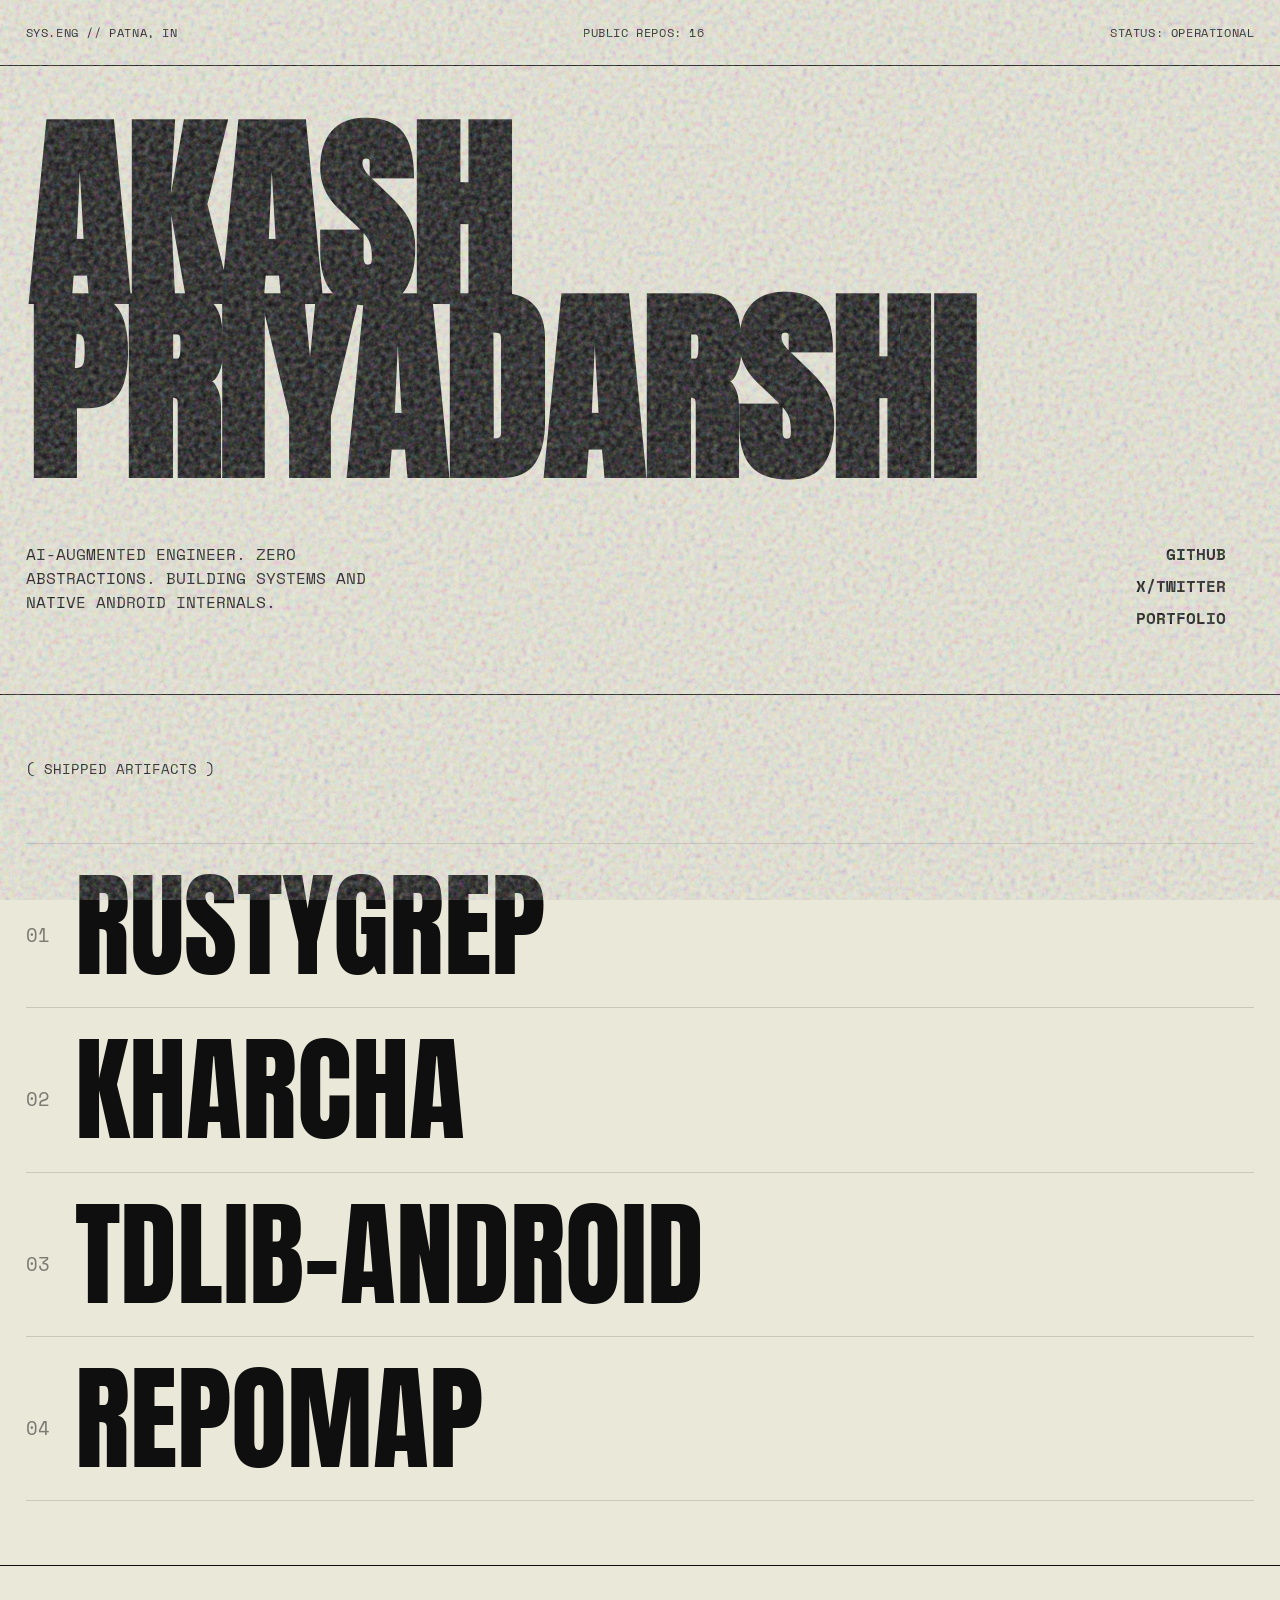
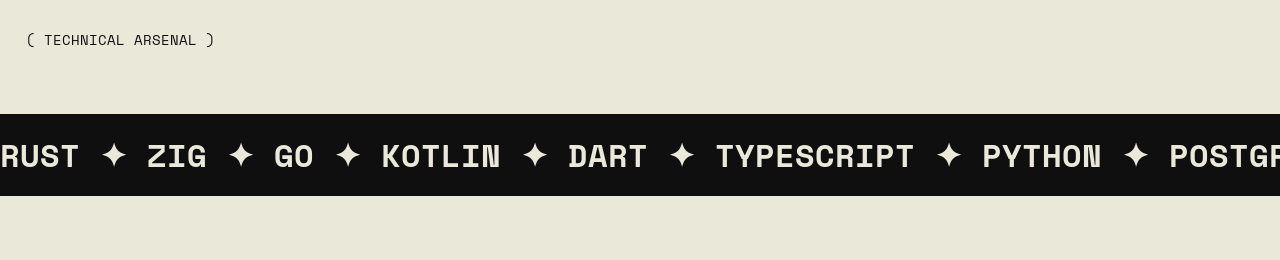
==== website/index.html @ 2a8dcb39 "seo: injected Next.js grade long-tail keywords and rich OpenGraph/JSON-LD data into raw HTML" ====
<!DOCTYPE html>
<html lang="en">
<head>
    <meta charset="UTF-8">
    <meta name="viewport" content="width=device-width, initial-scale=1.0">
    <title>AKASH PRIYADARSHI</title>
    
    <meta name="title" content="Akash Priyadarshi | Developer & Open-Source Builder">
    <meta name="description" content="Akash Priyadarshi, self-taught developer and open-source builder from India. Android IPC internals, Rust systems tooling, AI agents, Kotlin, TypeScript, Go, full-stack.">
    <meta name="keywords" content="Akash Priyadarshi, AkashPriyadarshii, self-taught developer, open-source builder, Android developer, Kotlin Rust TypeScript, systems programming, AI agent development, full-stack developer India, Android IPC internals, Rust CLIs, Patna India">
    <meta name="author" content="Akash Priyadarshi">
    <link rel="canonical" href="https://akashpriyadarshii.github.io/AkashPriyadarshii/">

    <!-- Open Graph / Facebook -->
    <meta property="og:type" content="website">
    <meta property="og:locale" content="en_US">
    <meta property="og:site_name" content="Akash Priyadarshi">
    <meta property="og:url" content="https://akashpriyadarshii.github.io/AkashPriyadarshii/">
    <meta property="og:title" content="Akash Priyadarshi | Personal Site">
    <meta property="og:description" content="Self-taught developer and open-source builder from India. Engineering systems, agents, and Android internals.">
    <meta property="og:image" content="https://avatars.githubusercontent.com/u/101859341?v=4">

    <!-- Twitter -->
    <meta property="twitter:card" content="summary_large_image">
    <meta property="twitter:url" content="https://akashpriyadarshii.github.io/AkashPriyadarshii/">
    <meta property="twitter:title" content="Akash Priyadarshi | Personal Site">
    <meta property="twitter:description" content="Self-taught developer and open-source builder from India. Engineering systems, agents, and Android internals.">
    <meta property="twitter:image" content="https://avatars.githubusercontent.com/u/101859341?v=4">
    <meta name="twitter:creator" content="@Akash__ydv001">

    <!-- JSON-LD Schema (Google Knowledge Graph) -->
    <script type="application/ld+json">
    {
      "@context": "https://schema.org",
      "@type": "Person",
      "name": "Akash Priyadarshi",
      "additionalName": "AkashPriyadarshii",
      "url": "https://akashpriyadarshii.github.io/AkashPriyadarshii/",
      "image": "https://avatars.githubusercontent.com/u/101859341?v=4",
      "jobTitle": "Self-Taught Developer & Open-Source Builder",
      "description": "Akash Priyadarshi is a self-taught developer from India specializing in Android IPC internals, Rust systems tooling, and AI agents.",
      "address": {
        "@type": "PostalAddress",
        "addressLocality": "Patna",
        "addressRegion": "Bihar",
        "addressCountry": "India"
      },
      "sameAs": [
        "https://github.com/AkashPriyadarshii",
        "https://akashpriyadarshi.vercel.app",
        "https://x.com/Akash__ydv001",
        "https://www.instagram.com/akash.priyadarshii/",
        "https://www.threads.com/@free_dev2026"
      ],
      "knowsAbout": ["Rust", "Zig", "Go", "Kotlin", "Android Development", "AI Agents", "Systems Programming"],
      "owns": [
        {
          "@type": "SoftwareSourceCode",
          "name": "rustygrep",
          "description": "Token-efficient, high-performance grep designed specifically for LLM coding agents, featuring a built-in stdio MCP server."
        },
        {
          "@type": "SoftwareSourceCode",
          "name": "kharcha",
          "description": "India-first UPI expense tracker for Android with offline-first architecture."
        },
        {
          "@type": "SoftwareSourceCode",
          "name": "tdlib-android",
          "description": "Precompiled Telegram Database Library for Android ABIs."
        }
      ]
    }
    </script>

    
    <!-- Unique High-Fashion/Brutalist Fonts -->
    <link rel="preconnect" href="https://fonts.googleapis.com">
    <link rel="preconnect" href="https://fonts.gstatic.com" crossorigin>
    <link href="https://fonts.googleapis.com/css2?family=Anton&family=Space+Mono:ital,wght@0,400;0,700;1,400&display=swap" rel="stylesheet">
    
    <link rel="stylesheet" href="style.css">
    <script src="script.js" defer></script>
</head>
<body class="avant-garde">
    <div class="noise-overlay"></div>

    <nav class="micro-nav">
        <span>SYS.ENG // PATNA, IN</span>
        <span>PUBLIC REPOS: 16</span>
        <span>STATUS: OPERATIONAL</span>
    </nav>

    <header class="massive-hero">
        <h1 class="hero-text">AKASH<br>PRIYADARSHI</h1>
        <div class="hero-sub">
            <p>AI-AUGMENTED ENGINEER. ZERO ABSTRACTIONS. BUILDING SYSTEMS AND NATIVE ANDROID INTERNALS.</p>
            <div class="links">
                <a href="https://github.com/AkashPriyadarshii" data-text="GITHUB" target="_blank">GITHUB</a>
                <a href="https://x.com/Akash__ydv001" data-text="X/TWITTER" target="_blank">X/TWITTER</a>
                <a href="https://akashpriyadarshi.vercel.app" data-text="PORTFOLIO" target="_blank">PORTFOLIO</a>
            </div>
        </div>
    </header>

    <section class="project-monolith">
        <h2 class="micro-heading">( SHIPPED ARTIFACTS )</h2>
        <div class="project-list" id="project-list">
            <!-- AkashBoard Removed as requested -->
            <a href="https://github.com/AkashPriyadarshii/rustygrep" class="huge-link" data-desc="[ RUST / AI ] Token-efficient, high-performance grep designed specifically for LLM coding agents. Built-in stdio MCP server." target="_blank">
                <span class="idx">01</span> RUSTYGREP
            </a>
            <a href="https://github.com/AkashPriyadarshii/kharcha" class="huge-link" data-desc="[ FLUTTER / DART ] India-first UPI expense tracker. Offline-first architecture auto-capturing GPay, PhonePe, and Paytm." target="_blank">
                <span class="idx">02</span> KHARCHA
            </a>
            <a href="https://github.com/AkashPriyadarshii/tdlib-android" class="huge-link" data-desc="[ KOTLIN / C++ ] Precompiled Telegram Database Library (TDLib) for all 4 Android ABIs, built via automated CI and shipped as AARs." target="_blank">
                <span class="idx">03</span> TDLIB-ANDROID
            </a>
            <a href="https://github.com/AkashPriyadarshii/repomap" class="huge-link" data-desc="[ GO / SYSTEMS ] Token-budgeted repo maps for AI agents. Built strictly using the Go standard library without external bloat." target="_blank">
                <span class="idx">04</span> REPOMAP
            </a>
        </div>
        
        <div class="dynamic-desc-panel" id="desc-panel">
            <p id="desc-text">HOVER OVER AN ARTIFACT TO VIEW TECHNICAL DETAILS.</p>
        </div>
    </section>

    <section class="stack-monolith">
        <h2 class="micro-heading">( TECHNICAL ARSENAL )</h2>
        <div class="marquee-container">
            <div class="marquee-track">
                <span>RUST ✦ ZIG ✦ GO ✦ KOTLIN ✦ DART ✦ TYPESCRIPT ✦ PYTHON ✦ POSTGRESQL ✦ SUPABASE ✦ LLM AGENTS ✦ MCP SERVERS ✦ </span>
                <span>RUST ✦ ZIG ✦ GO ✦ KOTLIN ✦ DART ✦ TYPESCRIPT ✦ PYTHON ✦ POSTGRESQL ✦ SUPABASE ✦ LLM AGENTS ✦ MCP SERVERS ✦ </span>
            </div>
        </div>
    </section>

</body>
</html>
---- website/style.css ----
:root {
    --bg: #EAE8D9; /* Raw, unbleached paper color */
    --ink: #0F0F0F; /* Pure dark ink */
    --accent: #FF3300; /* Safety Orange / Crimson Glitch */
    
    --font-massive: 'Anton', sans-serif;
    --font-micro: 'Space Mono', monospace;
}

* {
    margin: 0;
    padding: 0;
    box-sizing: border-box;
}

body {
    background-color: var(--bg);
    color: var(--ink);
    font-family: var(--font-micro);
    overflow-x: hidden;
    text-transform: uppercase;
    /* Custom crosshair cursor to remove standard web feel */
    cursor: crosshair; 
}

::selection {
    background-color: var(--accent);
    color: var(--bg);
}

/* SVG Noise Filter for pure texture */
.noise-overlay {
    position: fixed;
    top: 0; left: 0; width: 100vw; height: 100vh;
    pointer-events: none;
    z-index: 9999;
    opacity: 0.5;
    background-image: url("data:image/svg+xml,%3Csvg viewBox='0 0 200 200' xmlns='http://www.w3.org/2000/svg'%3E%3Cfilter id='noiseFilter'%3E%3CfeTurbulence type='fractalNoise' baseFrequency='0.8' numOctaves='3' stitchTiles='stitch'/%3E%3C/filter%3E%3Crect width='100%25' height='100%25' filter='url(%23noiseFilter)'/%3E%3C/svg%3E");
}

.micro-nav {
    display: flex;
    justify-content: space-between;
    padding: 1.5rem 2vw;
    font-size: 0.75rem;
    border-bottom: 1px solid var(--ink);
    letter-spacing: 0.05em;
}

.massive-hero {
    padding: 4rem 2vw;
    border-bottom: 1px solid var(--ink);
}

.hero-text {
    font-family: var(--font-massive);
    font-size: clamp(5rem, 16vw, 18rem);
    line-height: 0.85;
    letter-spacing: -0.01em;
    margin-bottom: 4rem;
    color: var(--ink);
    transition: color 0.3s ease;
}

.hero-text:hover {
    color: var(--accent);
}

.hero-sub {
    display: grid;
    grid-template-columns: 1fr 1fr;
    gap: 4rem;
    font-size: 1rem;
    line-height: 1.5;
    max-width: 1200px;
}

.hero-sub p {
    max-width: 400px;
}

.hero-sub .links {
    display: flex;
    flex-direction: column;
    gap: 0.5rem;
    align-items: flex-end;
}

/* Kinetic Hover Links */
.hero-sub a {
    color: var(--ink);
    text-decoration: none;
    position: relative;
    overflow: hidden;
    display: inline-block;
    font-weight: 700;
}

.hero-sub a::after {
    content: attr(data-text);
    position: absolute;
    top: 100%;
    left: 0;
    color: var(--accent);
    transition: top 0.25s cubic-bezier(0.16, 1, 0.3, 1);
}
.hero-sub a:hover::after { top: 0; }
.hero-sub a:hover { color: transparent; }

/* The Project Monolith */
.project-monolith {
    padding: 4rem 2vw;
    position: relative;
    border-bottom: 1px solid var(--ink);
}

.micro-heading {
    font-size: 0.85rem;
    margin-bottom: 4rem;
    font-weight: normal;
}

.project-list {
    display: flex;
    flex-direction: column;
}

.huge-link {
    font-family: var(--font-massive);
    font-size: clamp(3rem, 9vw, 9rem);
    color: var(--ink);
    text-decoration: none;
    line-height: 1;
    padding: 1.5rem 0;
    border-bottom: 1px solid rgba(15, 15, 15, 0.15);
    display: flex;
    align-items: baseline;
    gap: 2vw;
    transition: color 0.4s ease, padding-left 0.5s cubic-bezier(0.16, 1, 0.3, 1), opacity 0.4s ease;
}

.huge-link:first-child {
    border-top: 1px solid rgba(15, 15, 15, 0.15);
}

.huge-link .idx {
    font-family: var(--font-micro);
    font-size: clamp(0.8rem, 2vw, 1.2rem);
    transform: translateY(-2rem);
    opacity: 0.5;
}

.huge-link:hover {
    color: var(--accent);
    padding-left: 3vw;
}

/* Blur out un-hovered projects */
.project-list:hover .huge-link:not(:hover) {
    opacity: 0.15;
    filter: blur(2px);
}

.dynamic-desc-panel {
    position: fixed;
    bottom: 2rem;
    right: 2rem;
    width: 320px;
    background: var(--accent);
    color: var(--bg);
    padding: 1.5rem;
    font-size: 0.85rem;
    line-height: 1.5;
    z-index: 100;
    opacity: 0;
    transform: translateY(20px) rotate(2deg);
    transition: all 0.4s cubic-bezier(0.16, 1, 0.3, 1);
    pointer-events: none;
    border: 1px solid var(--ink);
    box-shadow: 8px 8px 0px var(--ink);
}

.dynamic-desc-panel.active {
    opacity: 1;
    transform: translateY(0) rotate(0deg);
}

/* Stack Marquee */
.stack-monolith {
    padding: 4rem 0;
    overflow: hidden;
}

.stack-monolith .micro-heading {
    padding: 0 2vw;
}

.marquee-container {
    width: 100vw;
    overflow: hidden;
    white-space: nowrap;
    border-top: 1px solid var(--ink);
    border-bottom: 1px solid var(--ink);
    padding: 1rem 0;
    background: var(--ink);
    color: var(--bg);
}

.marquee-track {
    display: inline-block;
    animation: marquee 20s linear infinite;
    font-size: 2rem;
    font-weight: 700;
}

.marquee-track span {
    padding-right: 2rem;
}

@keyframes marquee {
    0% { transform: translateX(0); }
    100% { transform: translateX(-50%); }
}

@media (max-width: 768px) {
    .hero-sub { grid-template-columns: 1fr; gap: 2rem; }
    .hero-sub .links { align-items: flex-start; }
    .dynamic-desc-panel { display: none; }
}
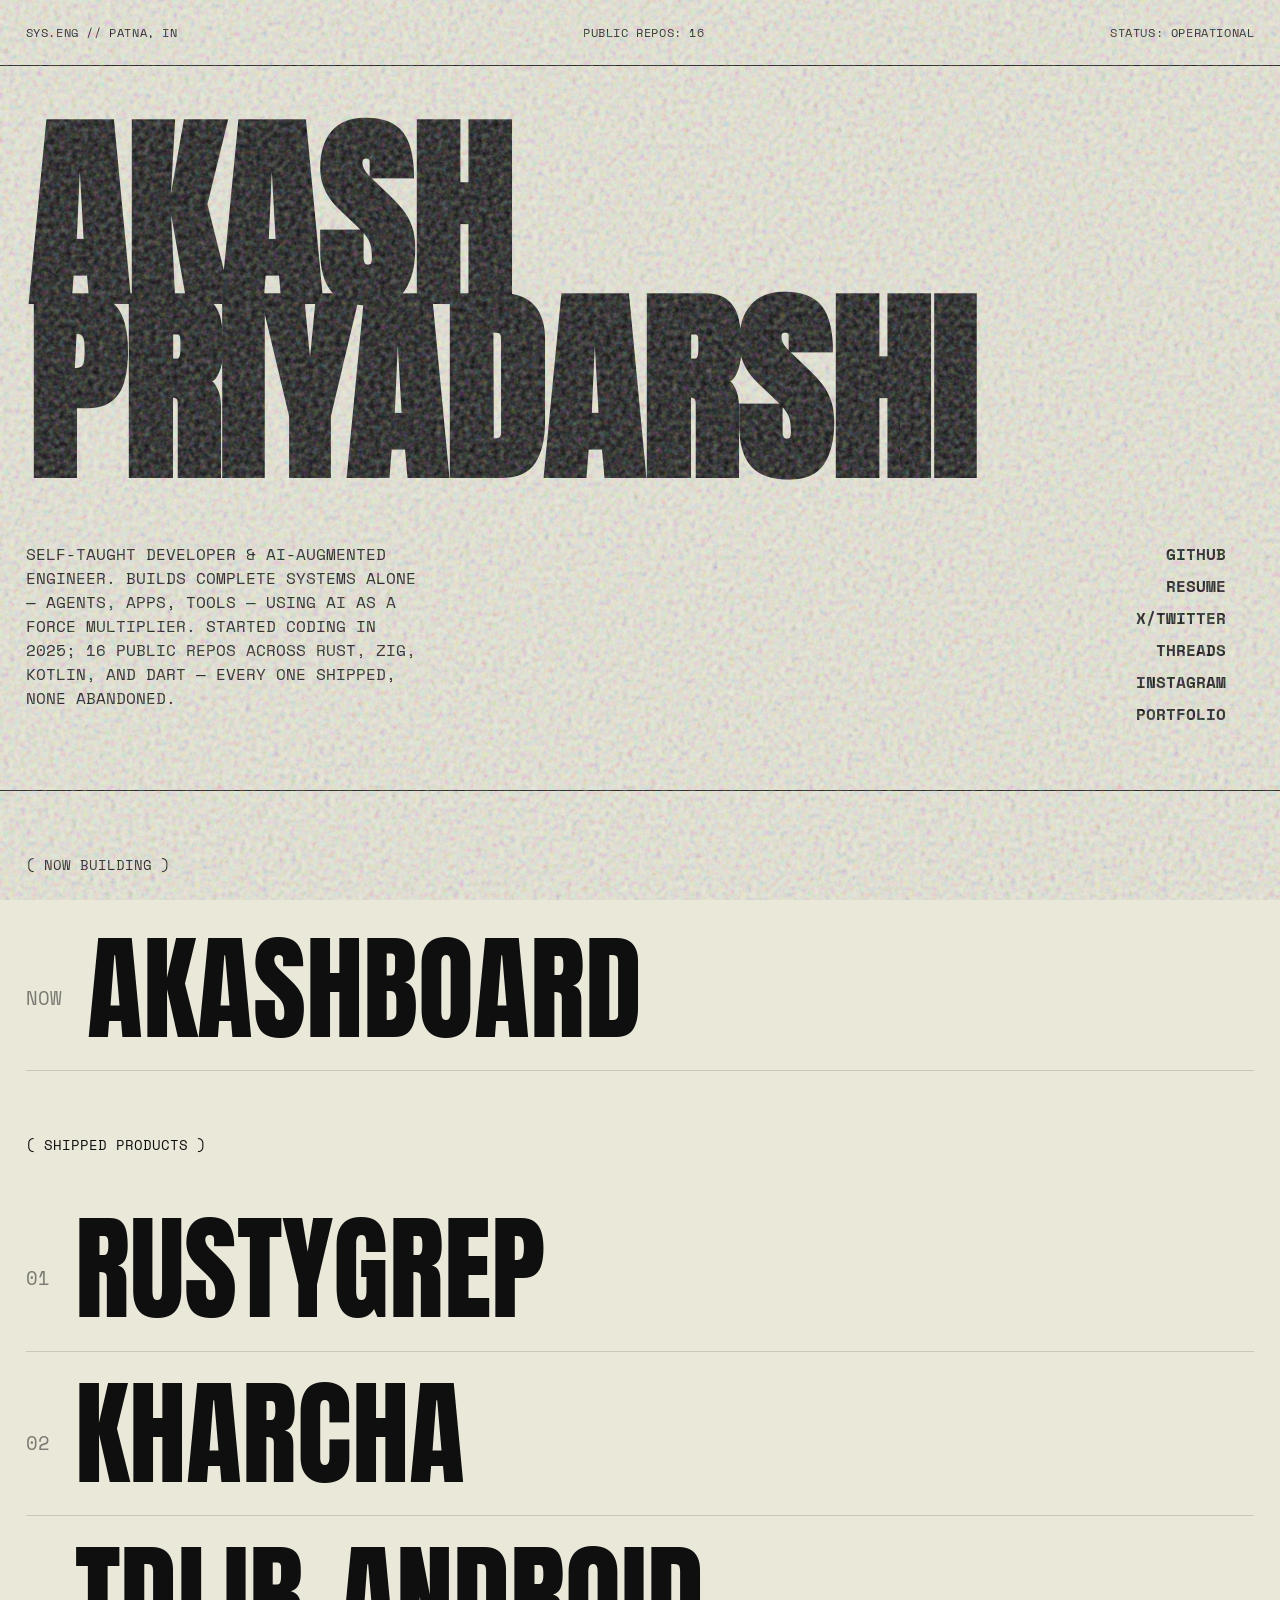
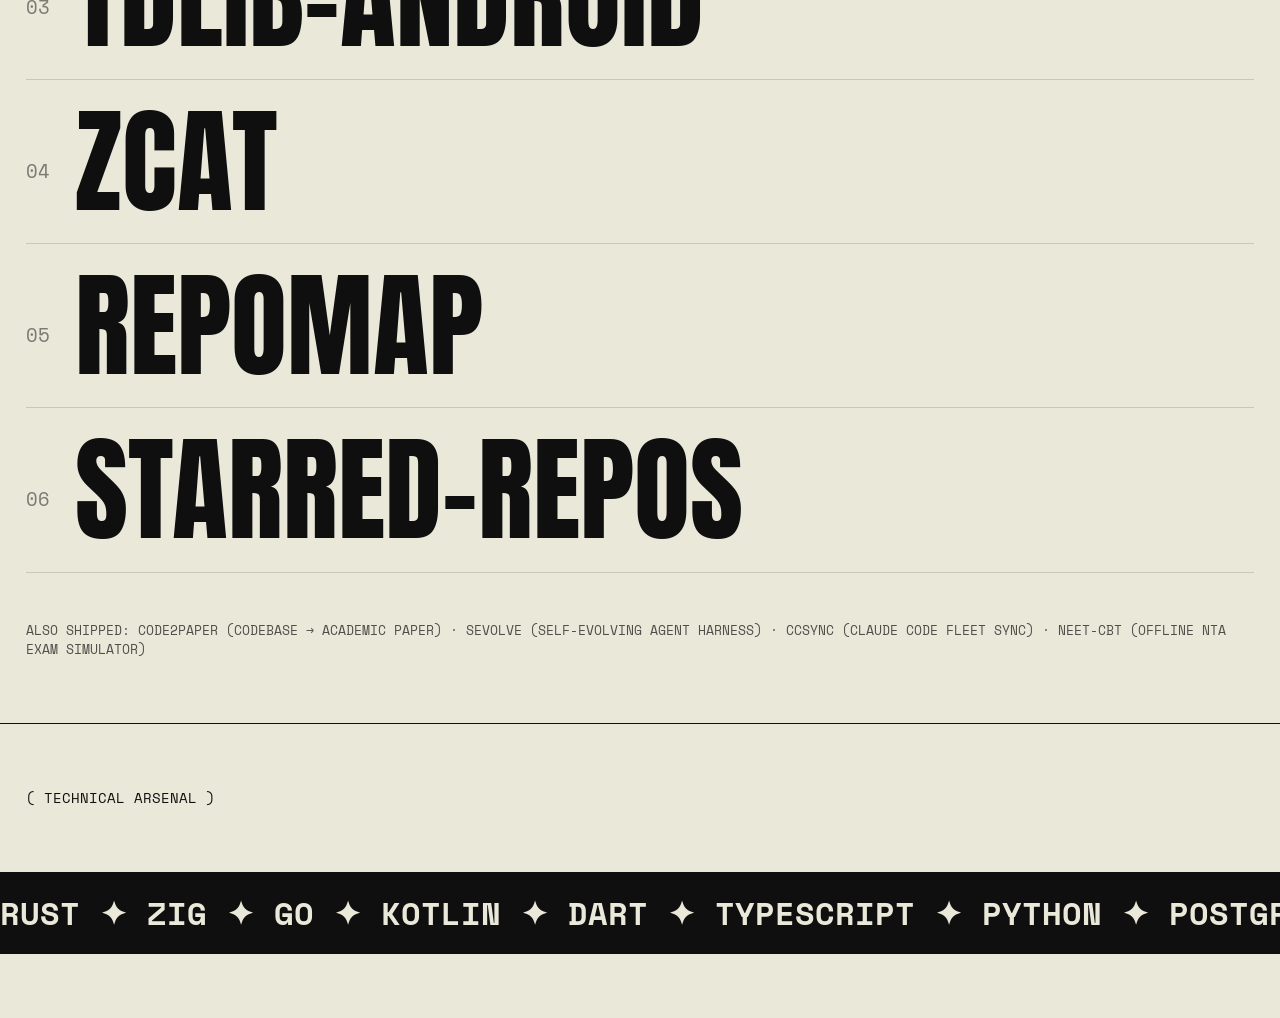
==== commit 09992ade: "content: synced website content with latest README.md profile data (added AkashBoard, zcat, starred-" ====
--- a/website/index.html
+++ b/website/index.html
@@ -94,31 +94,48 @@
     <header class="massive-hero">
         <h1 class="hero-text">AKASH<br>PRIYADARSHI</h1>
         <div class="hero-sub">
-            <p>AI-AUGMENTED ENGINEER. ZERO ABSTRACTIONS. BUILDING SYSTEMS AND NATIVE ANDROID INTERNALS.</p>
+            <p>Self-taught developer & AI-augmented engineer. Builds complete systems alone — agents, apps, tools — using AI as a force multiplier. Started coding in 2025; 16 public repos across Rust, Zig, Kotlin, and Dart — every one shipped, none abandoned.</p>
             <div class="links">
                 <a href="https://github.com/AkashPriyadarshii" data-text="GITHUB" target="_blank">GITHUB</a>
+                <a href="https://akashpriyadarshii.github.io/Resume" data-text="RESUME" target="_blank">RESUME</a>
                 <a href="https://x.com/Akash__ydv001" data-text="X/TWITTER" target="_blank">X/TWITTER</a>
+                <a href="https://www.threads.com/@free_dev2026" data-text="THREADS" target="_blank">THREADS</a>
+                <a href="https://www.instagram.com/akash.priyadarshii/" data-text="INSTAGRAM" target="_blank">INSTAGRAM</a>
                 <a href="https://akashpriyadarshi.vercel.app" data-text="PORTFOLIO" target="_blank">PORTFOLIO</a>
             </div>
         </div>
     </header>
 
     <section class="project-monolith">
-        <h2 class="micro-heading">( SHIPPED ARTIFACTS )</h2>
         <div class="project-list" id="project-list">
-            <!-- AkashBoard Removed as requested -->
-            <a href="https://github.com/AkashPriyadarshii/rustygrep" class="huge-link" data-desc="[ RUST / AI ] Token-efficient, high-performance grep designed specifically for LLM coding agents. Built-in stdio MCP server." target="_blank">
+            <h2 class="micro-heading" style="margin-top: 0rem; margin-bottom: 2rem;">( NOW BUILDING )</h2>
+            <a href="https://github.com/AkashPriyadarshii/AkashBoard" class="huge-link highlight-now" data-desc="[ ANDROID / AI ] Building AkashBoard — a 100% FOSS, fully local Android keyboard that learns how you type: your timing, your context, your patterns. No cloud, no accounts, no data collection." target="_blank">
+                <span class="idx">NOW</span> AKASHBOARD
+            </a>
+
+            <h2 class="micro-heading" style="margin-top: 4rem; margin-bottom: 2rem;">( SHIPPED PRODUCTS )</h2>
+            <a href="https://github.com/AkashPriyadarshii/rustygrep" class="huge-link" data-desc="[ RUST ] Token-efficient grep for LLM coding agents with a stdio MCP server." target="_blank">
                 <span class="idx">01</span> RUSTYGREP
             </a>
-            <a href="https://github.com/AkashPriyadarshii/kharcha" class="huge-link" data-desc="[ FLUTTER / DART ] India-first UPI expense tracker. Offline-first architecture auto-capturing GPay, PhonePe, and Paytm." target="_blank">
+            <a href="https://github.com/AkashPriyadarshii/kharcha" class="huge-link" data-desc="[ FLUTTER ] India-first UPI expense tracker for Android — offline-first Flutter, auto-captures GPay/PhonePe/Paytm." target="_blank">
                 <span class="idx">02</span> KHARCHA
             </a>
-            <a href="https://github.com/AkashPriyadarshii/tdlib-android" class="huge-link" data-desc="[ KOTLIN / C++ ] Precompiled Telegram Database Library (TDLib) for all 4 Android ABIs, built via automated CI and shipped as AARs." target="_blank">
+            <a href="https://github.com/AkashPriyadarshii/tdlib-android" class="huge-link" data-desc="[ KOTLIN / C++ ] Precompiled TDLib for all 4 Android ABIs, built by CI, shipped as AARs." target="_blank">
                 <span class="idx">03</span> TDLIB-ANDROID
             </a>
-            <a href="https://github.com/AkashPriyadarshii/repomap" class="huge-link" data-desc="[ GO / SYSTEMS ] Token-budgeted repo maps for AI agents. Built strictly using the Go standard library without external bloat." target="_blank">
-                <span class="idx">04</span> REPOMAP
+            <a href="https://github.com/AkashPriyadarshii/zcat" class="huge-link" data-desc="[ ZIG ] Drop-in cat replacement in Zig with JSON output for AI agents." target="_blank">
+                <span class="idx">04</span> ZCAT
             </a>
+            <a href="https://github.com/AkashPriyadarshii/repomap" class="huge-link" data-desc="[ GO ] Token-budgeted repo maps for AI agents, stdlib-only Go." target="_blank">
+                <span class="idx">05</span> REPOMAP
+            </a>
+            <a href="https://github.com/AkashPriyadarshii/My-Starred-Repos" class="huge-link" data-desc="[ AUTOMATION ] Self-updating dashboard of 950 curated starred repos, refreshed daily." target="_blank">
+                <span class="idx">06</span> STARRED-REPOS
+            </a>
+            
+            <p style="font-family: 'Space Mono', monospace; font-size: 0.8rem; text-transform: uppercase; margin-top: 3rem; color: var(--text-dark); opacity: 0.7;">
+                Also shipped: code2paper (codebase → academic paper) · sevolve (self-evolving agent harness) · ccsync (Claude Code fleet sync) · neet-cbt (offline NTA exam simulator)
+            </p>
         </div>
         
         <div class="dynamic-desc-panel" id="desc-panel">
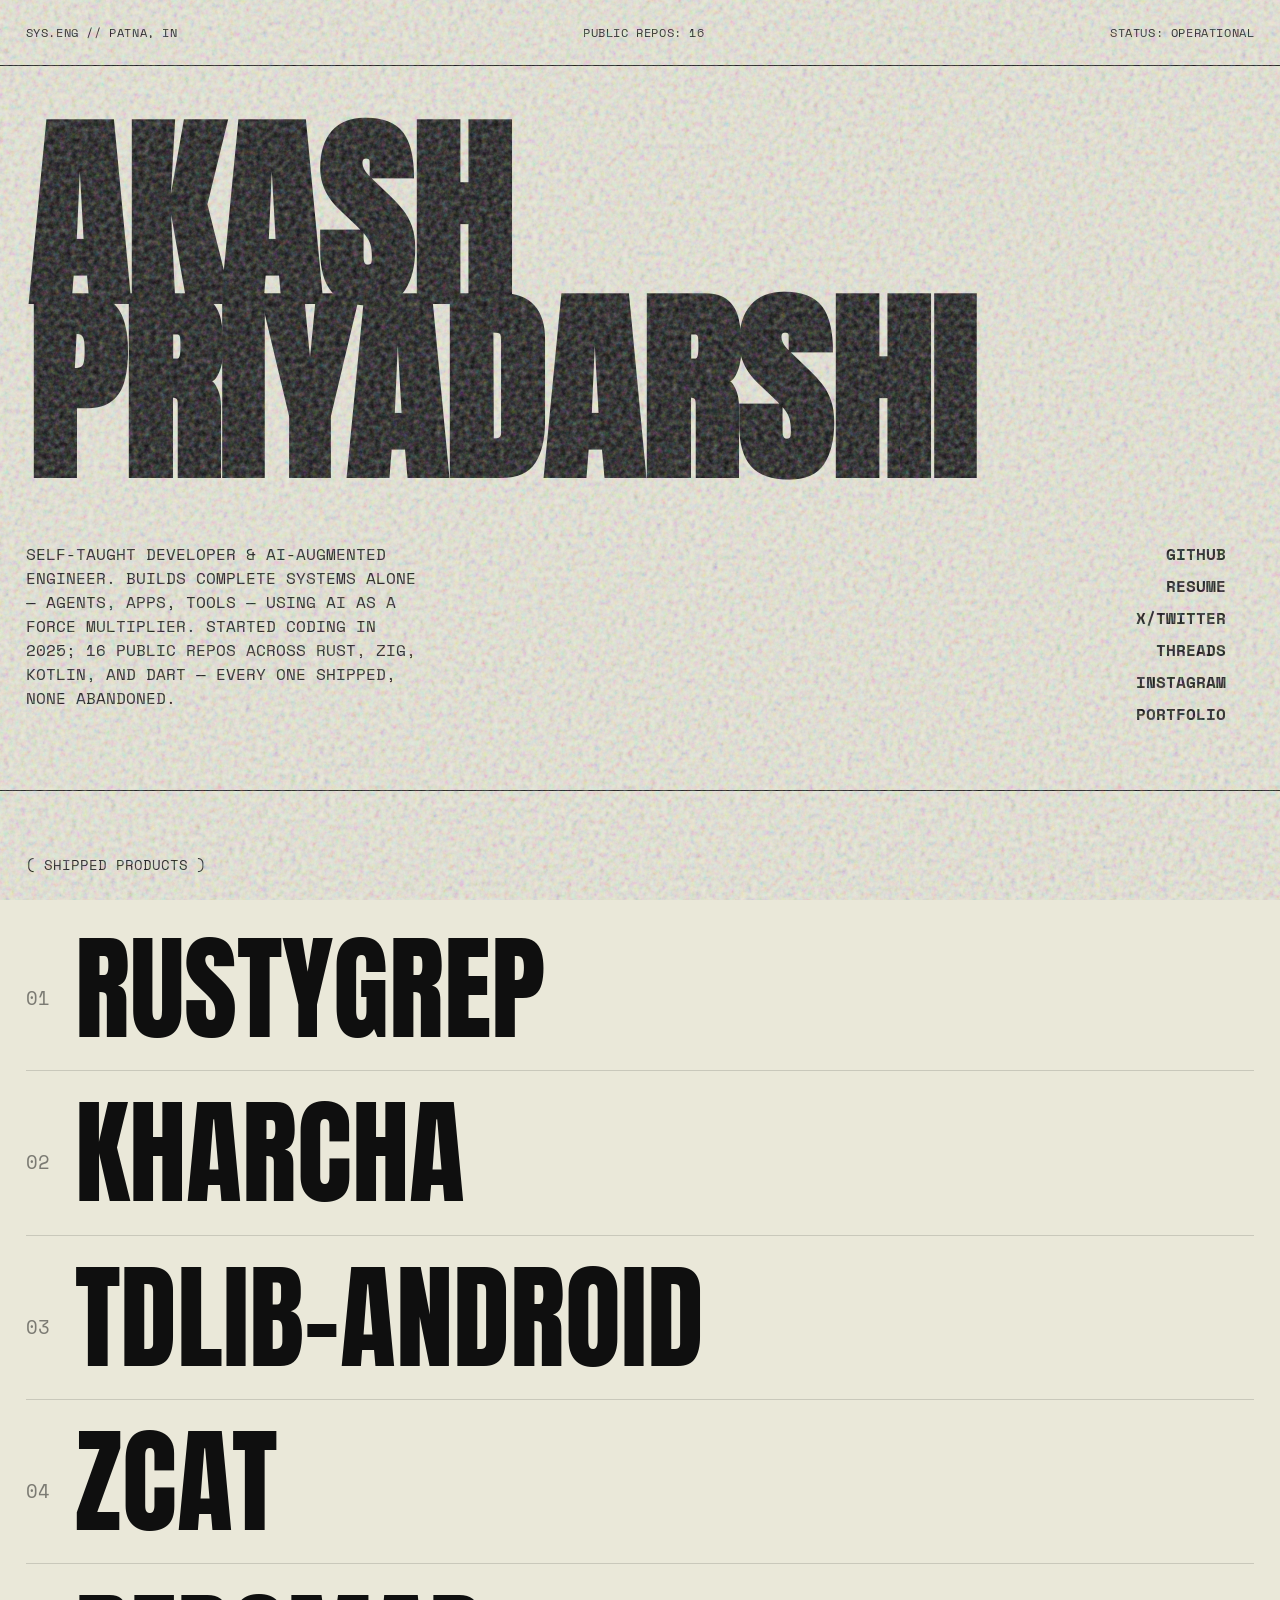
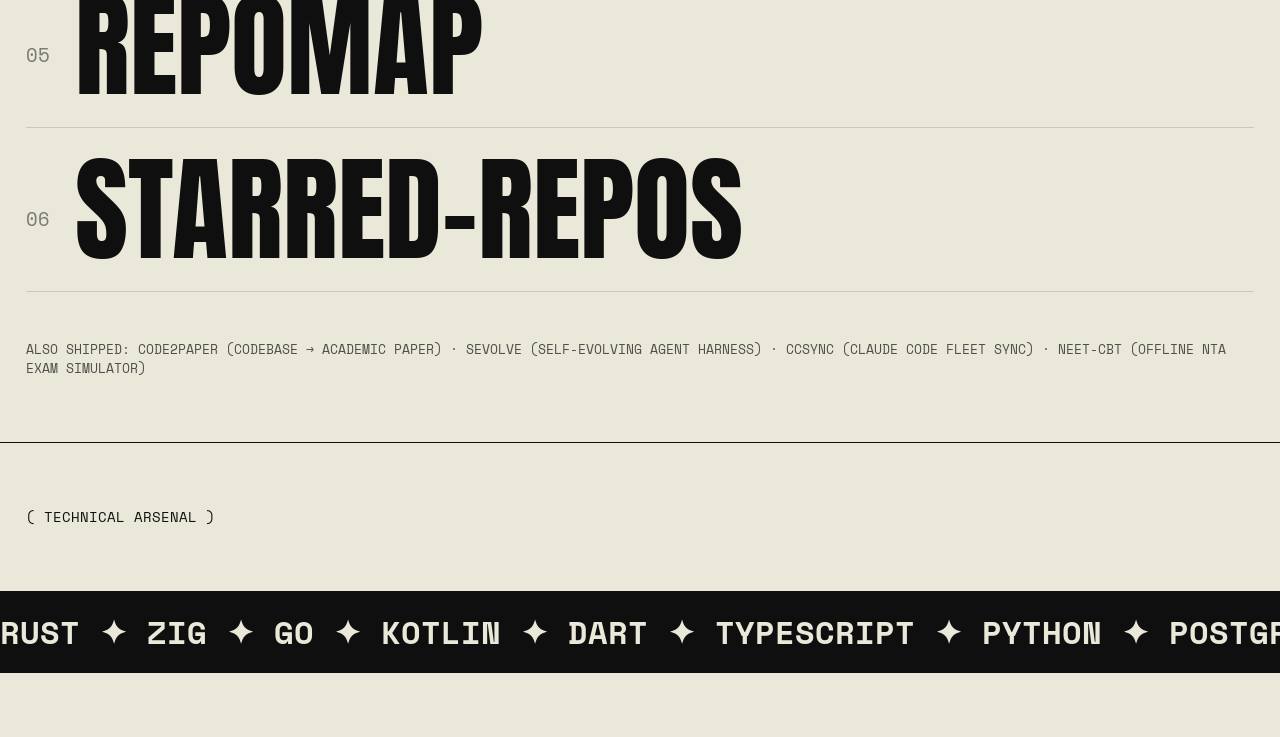
==== commit 50aae638: "content: removed AkashBoard from project list as requested" ====
--- a/website/index.html
+++ b/website/index.html
@@ -108,12 +108,7 @@
 
     <section class="project-monolith">
         <div class="project-list" id="project-list">
-            <h2 class="micro-heading" style="margin-top: 0rem; margin-bottom: 2rem;">( NOW BUILDING )</h2>
-            <a href="https://github.com/AkashPriyadarshii/AkashBoard" class="huge-link highlight-now" data-desc="[ ANDROID / AI ] Building AkashBoard — a 100% FOSS, fully local Android keyboard that learns how you type: your timing, your context, your patterns. No cloud, no accounts, no data collection." target="_blank">
-                <span class="idx">NOW</span> AKASHBOARD
-            </a>
-
-            <h2 class="micro-heading" style="margin-top: 4rem; margin-bottom: 2rem;">( SHIPPED PRODUCTS )</h2>
+            <h2 class="micro-heading" style="margin-top: 0rem; margin-bottom: 2rem;">( SHIPPED PRODUCTS )</h2>
             <a href="https://github.com/AkashPriyadarshii/rustygrep" class="huge-link" data-desc="[ RUST ] Token-efficient grep for LLM coding agents with a stdio MCP server." target="_blank">
                 <span class="idx">01</span> RUSTYGREP
             </a>
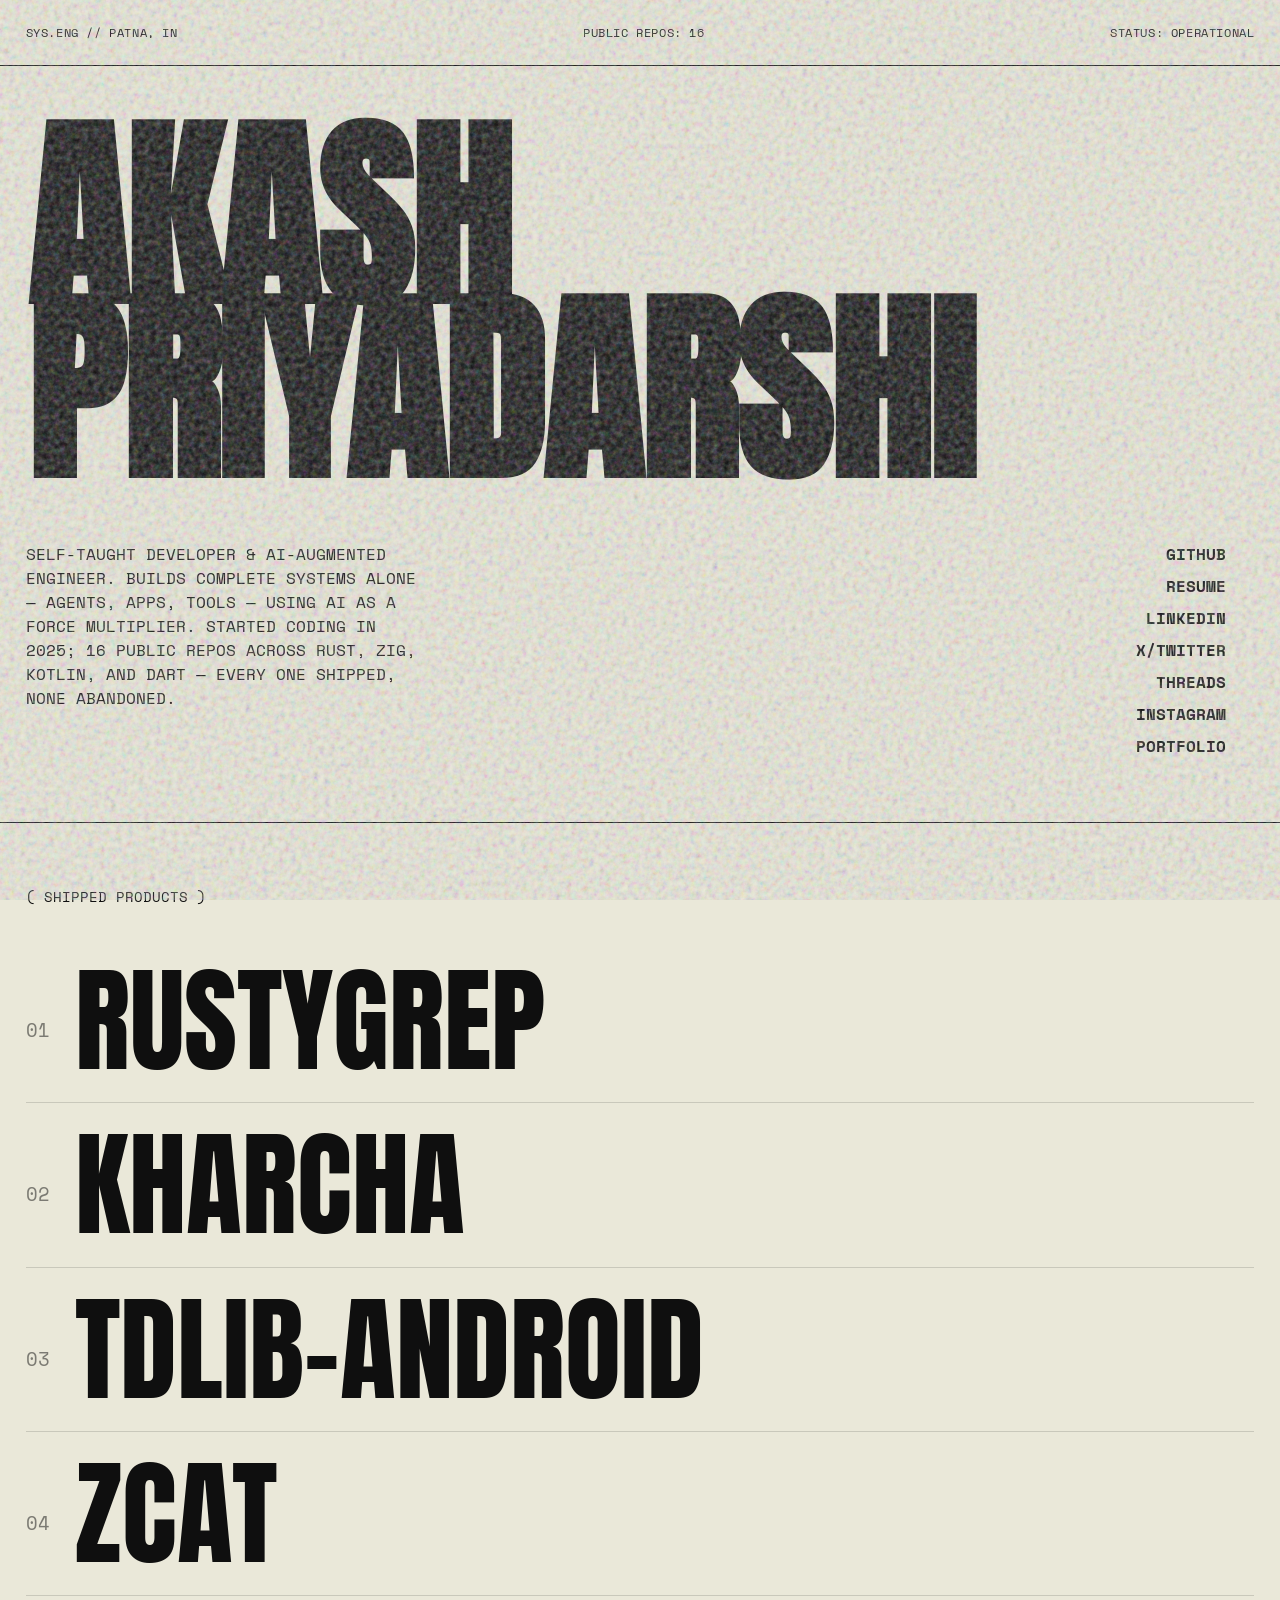
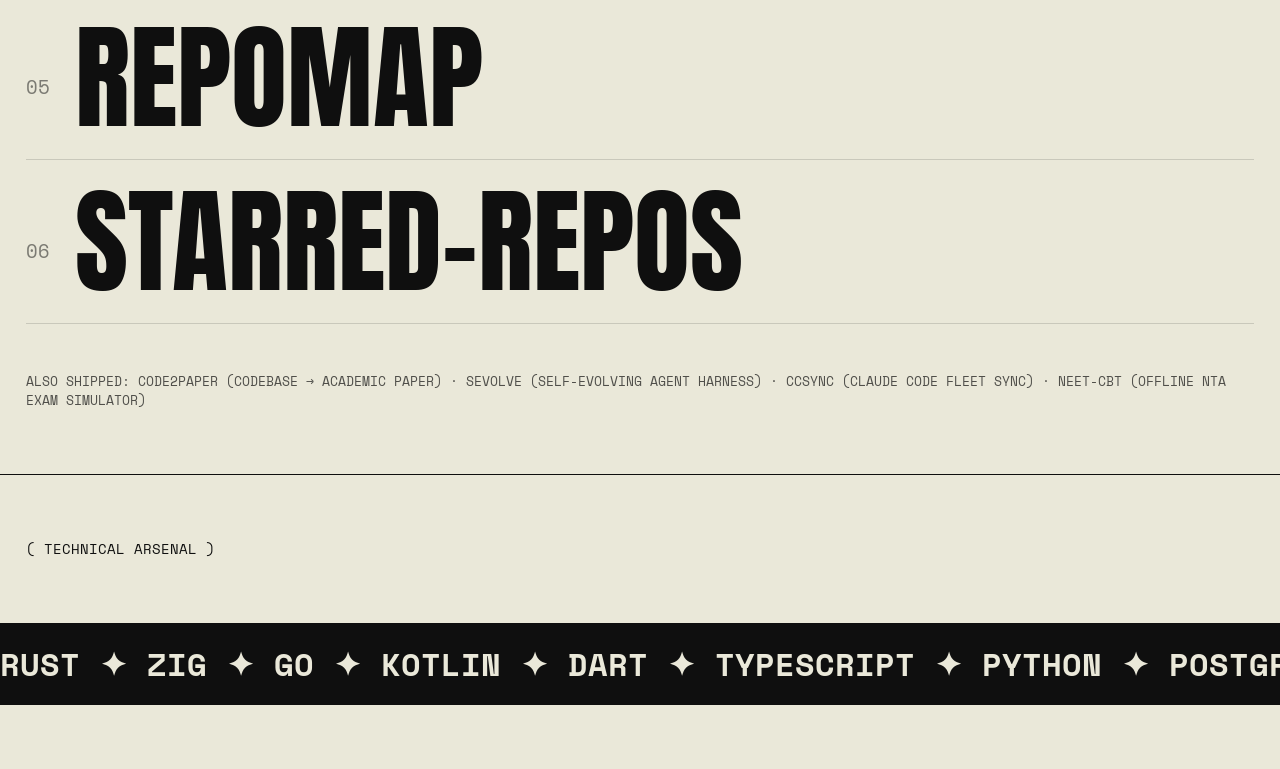
==== commit 635a725c: "content: add LinkedIn profile link to README, website, and SEO metadata" ====
--- a/website/index.html
+++ b/website/index.html
@@ -47,6 +47,7 @@
       },
       "sameAs": [
         "https://github.com/AkashPriyadarshii",
+        "https://linkedin.com/in/akash-priyadarshi-1aa51b37a",
         "https://akashpriyadarshi.vercel.app",
         "https://x.com/Akash__ydv001",
         "https://www.instagram.com/akash.priyadarshii/",
@@ -98,6 +99,7 @@
             <div class="links">
                 <a href="https://github.com/AkashPriyadarshii" data-text="GITHUB" target="_blank">GITHUB</a>
                 <a href="https://akashpriyadarshii.github.io/Resume" data-text="RESUME" target="_blank">RESUME</a>
+                <a href="https://linkedin.com/in/akash-priyadarshi-1aa51b37a" data-text="LINKEDIN" target="_blank">LINKEDIN</a>
                 <a href="https://x.com/Akash__ydv001" data-text="X/TWITTER" target="_blank">X/TWITTER</a>
                 <a href="https://www.threads.com/@free_dev2026" data-text="THREADS" target="_blank">THREADS</a>
                 <a href="https://www.instagram.com/akash.priyadarshii/" data-text="INSTAGRAM" target="_blank">INSTAGRAM</a>
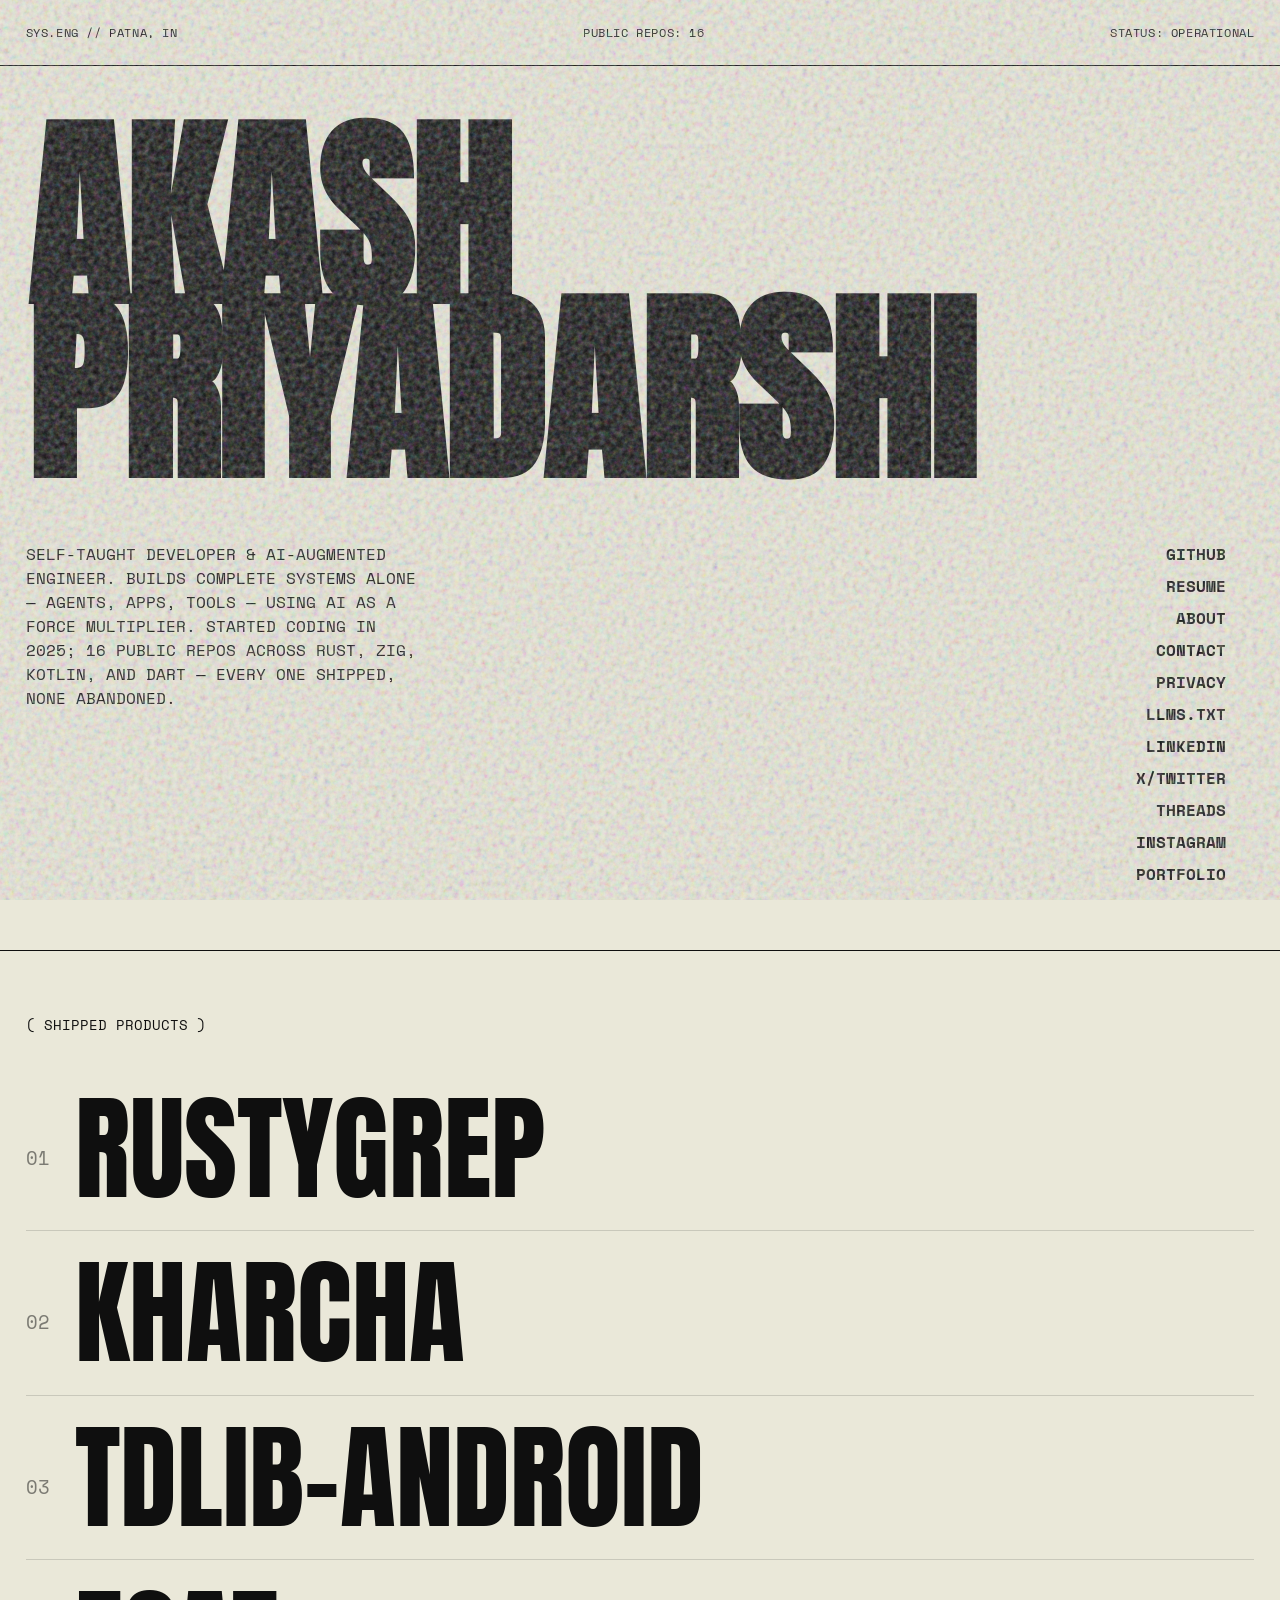
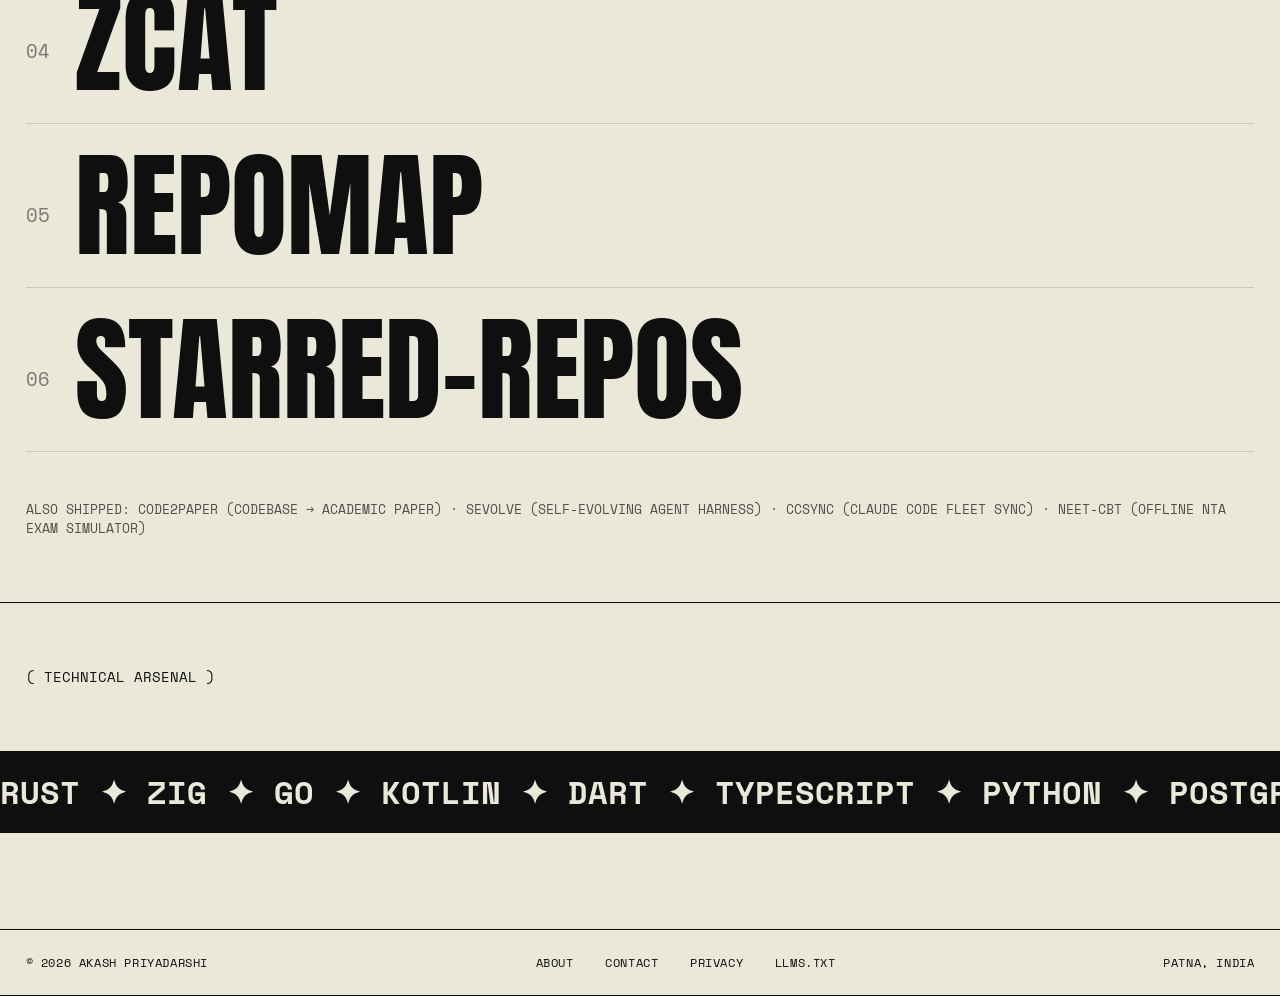
==== commit b2ef9843: "feat(website): add trust anchors, agent instructions, mcp manifest, and crawler rules" ====
--- a/website/index.html
+++ b/website/index.html
@@ -10,6 +10,8 @@
     <meta name="keywords" content="Akash Priyadarshi, AkashPriyadarshii, self-taught developer, open-source builder, Android developer, Kotlin Rust TypeScript, systems programming, AI agent development, full-stack developer India, Android IPC internals, Rust CLIs, Patna India">
     <meta name="author" content="Akash Priyadarshi">
     <link rel="canonical" href="https://akashpriyadarshii.github.io/AkashPriyadarshii/">
+    <link rel="alternate" type="text/markdown" title="LLMs.txt" href="llms.txt">
+    <link rel="alternate" type="text/markdown" title="LLMs Full" href="llms-full.txt">
 
     <!-- Open Graph / Facebook -->
     <meta property="og:type" content="website">
@@ -28,7 +30,7 @@
     <meta property="twitter:image" content="https://avatars.githubusercontent.com/u/101859341?v=4">
     <meta name="twitter:creator" content="@Akash__ydv001">
 
-    <!-- JSON-LD Schema (Google Knowledge Graph) -->
+    <!-- JSON-LD Schema (Google Knowledge Graph & AI Agent Entity Resolution) -->
     <script type="application/ld+json">
     {
       "@context": "https://schema.org",
@@ -45,6 +47,19 @@
         "addressRegion": "Bihar",
         "addressCountry": "India"
       },
+      "contactPoint": [
+        {
+          "@type": "ContactPoint",
+          "contactType": "Technical Inquiries & Engineering Collaboration",
+          "url": "https://github.com/AkashPriyadarshii",
+          "availableLanguage": ["English", "Hindi"]
+        },
+        {
+          "@type": "ContactPoint",
+          "contactType": "Direct Messaging",
+          "url": "https://x.com/Akash__ydv001"
+        }
+      ],
       "sameAs": [
         "https://github.com/AkashPriyadarshii",
         "https://linkedin.com/in/akash-priyadarshi-1aa51b37a",
@@ -53,28 +68,48 @@
         "https://www.instagram.com/akash.priyadarshii/",
         "https://www.threads.com/@free_dev2026"
       ],
-      "knowsAbout": ["Rust", "Zig", "Go", "Kotlin", "Android Development", "AI Agents", "Systems Programming"],
+      "knowsAbout": ["Rust", "Zig", "Go", "Kotlin", "Android Development", "AI Agents", "Systems Programming", "Model Context Protocol"],
       "owns": [
         {
           "@type": "SoftwareSourceCode",
           "name": "rustygrep",
+          "codeRepository": "https://github.com/AkashPriyadarshii/rustygrep",
           "description": "Token-efficient, high-performance grep designed specifically for LLM coding agents, featuring a built-in stdio MCP server."
         },
         {
           "@type": "SoftwareSourceCode",
           "name": "kharcha",
+          "codeRepository": "https://github.com/AkashPriyadarshii/kharcha",
           "description": "India-first UPI expense tracker for Android with offline-first architecture."
         },
         {
           "@type": "SoftwareSourceCode",
           "name": "tdlib-android",
+          "codeRepository": "https://github.com/AkashPriyadarshii/tdlib-android",
           "description": "Precompiled Telegram Database Library for Android ABIs."
+        },
+        {
+          "@type": "SoftwareSourceCode",
+          "name": "zcat",
+          "codeRepository": "https://github.com/AkashPriyadarshii/zcat",
+          "description": "Drop-in cat replacement in Zig with JSON output for AI agents."
+        },
+        {
+          "@type": "SoftwareSourceCode",
+          "name": "repomap",
+          "codeRepository": "https://github.com/AkashPriyadarshii/repomap",
+          "description": "Token-budgeted repo maps for AI agents, stdlib-only Go."
+        },
+        {
+          "@type": "SoftwareSourceCode",
+          "name": "My-Starred-Repos",
+          "codeRepository": "https://github.com/AkashPriyadarshii/My-Starred-Repos",
+          "description": "Self-updating dashboard of 950 curated starred repos, refreshed daily."
         }
       ]
     }
     </script>
 
-    
     <!-- Unique High-Fashion/Brutalist Fonts -->
     <link rel="preconnect" href="https://fonts.googleapis.com">
     <link rel="preconnect" href="https://fonts.gstatic.com" crossorigin>
@@ -99,6 +134,10 @@
             <div class="links">
                 <a href="https://github.com/AkashPriyadarshii" data-text="GITHUB" target="_blank">GITHUB</a>
                 <a href="https://akashpriyadarshii.github.io/Resume" data-text="RESUME" target="_blank">RESUME</a>
+                <a href="about.html" data-text="ABOUT">ABOUT</a>
+                <a href="contact.html" data-text="CONTACT">CONTACT</a>
+                <a href="privacy.html" data-text="PRIVACY">PRIVACY</a>
+                <a href="llms.txt" data-text="LLMS.TXT">LLMS.TXT</a>
                 <a href="https://linkedin.com/in/akash-priyadarshi-1aa51b37a" data-text="LINKEDIN" target="_blank">LINKEDIN</a>
                 <a href="https://x.com/Akash__ydv001" data-text="X/TWITTER" target="_blank">X/TWITTER</a>
                 <a href="https://www.threads.com/@free_dev2026" data-text="THREADS" target="_blank">THREADS</a>
@@ -150,5 +189,17 @@
         </div>
     </section>
 
+    <footer class="micro-nav" style="border-top: 1px solid var(--ink); margin-top: 2rem;">
+        <span>© 2026 AKASH PRIYADARSHI</span>
+        <span>
+            <a href="about.html" style="color: inherit; text-decoration: none; margin-right: 1.5rem;">ABOUT</a>
+            <a href="contact.html" style="color: inherit; text-decoration: none; margin-right: 1.5rem;">CONTACT</a>
+            <a href="privacy.html" style="color: inherit; text-decoration: none; margin-right: 1.5rem;">PRIVACY</a>
+            <a href="llms.txt" style="color: inherit; text-decoration: none;">LLMS.TXT</a>
+        </span>
+        <span>PATNA, INDIA</span>
+    </footer>
+
+
 </body>
 </html>
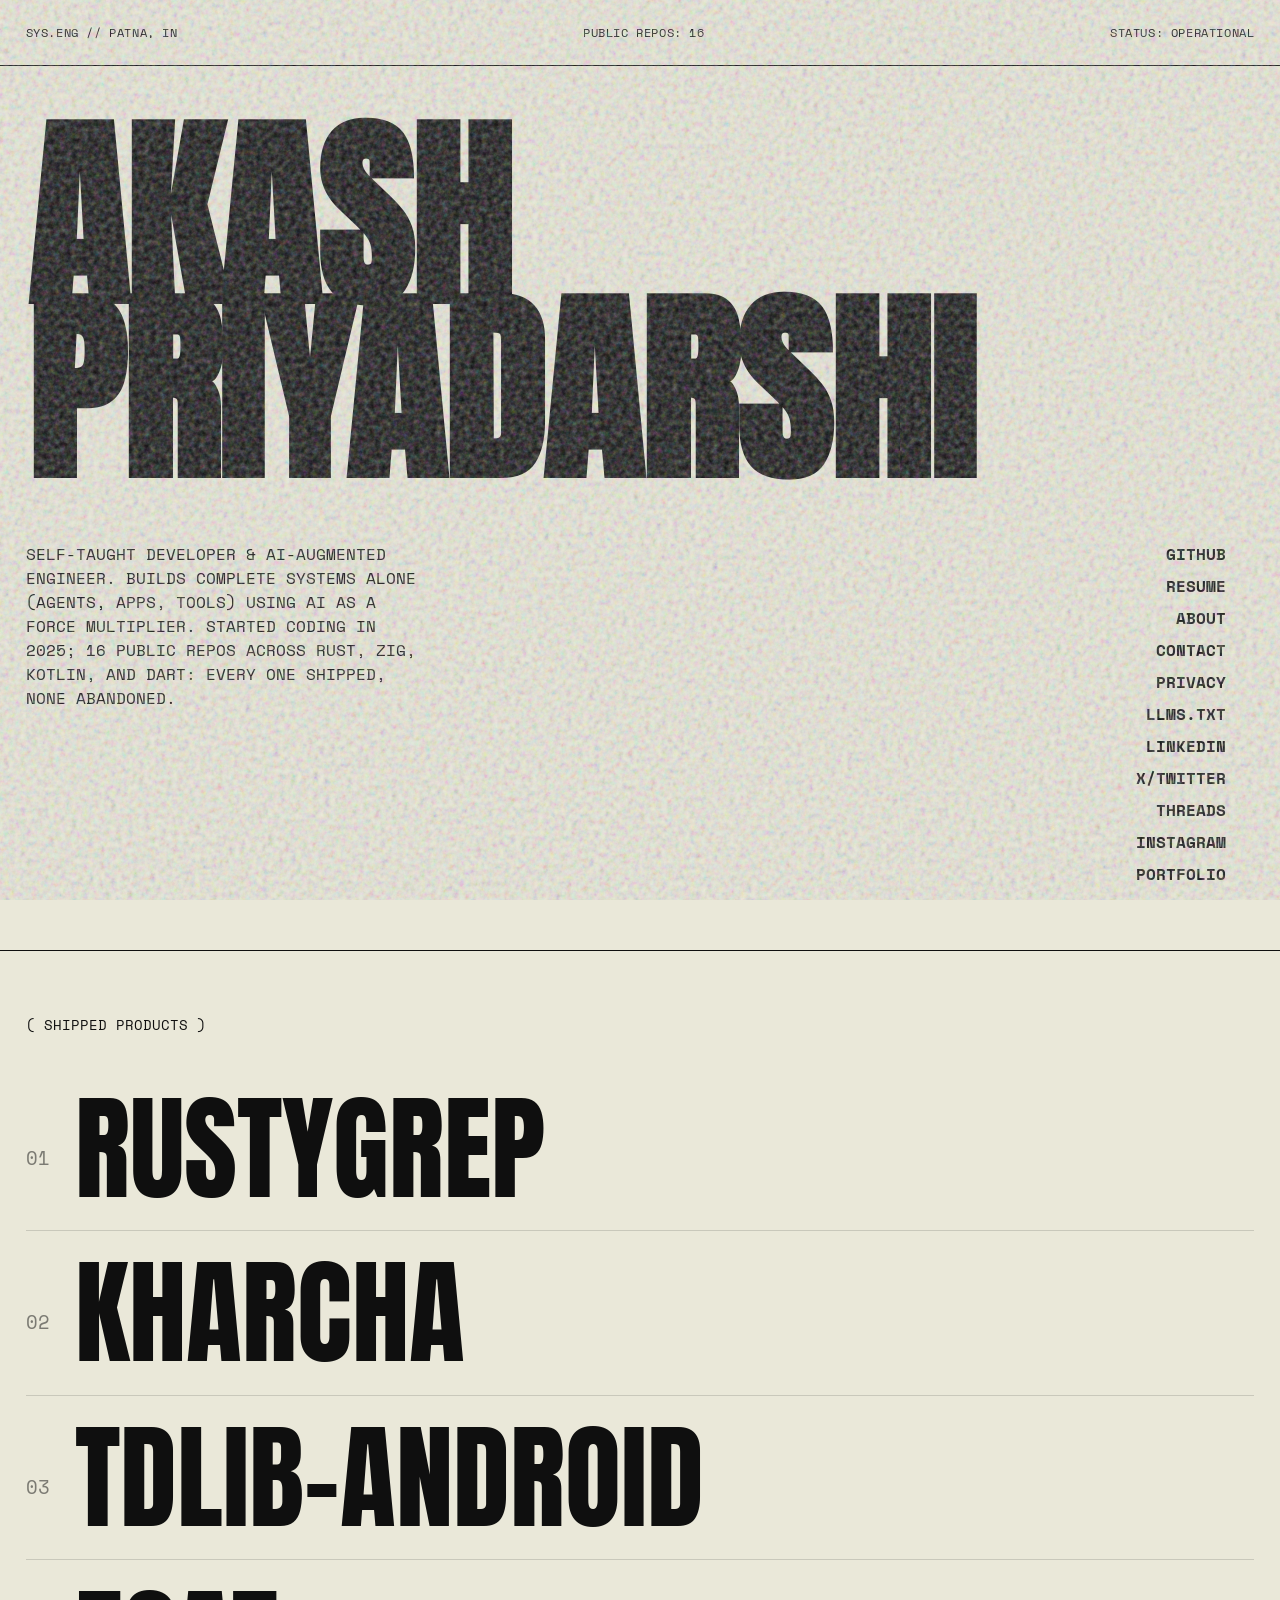
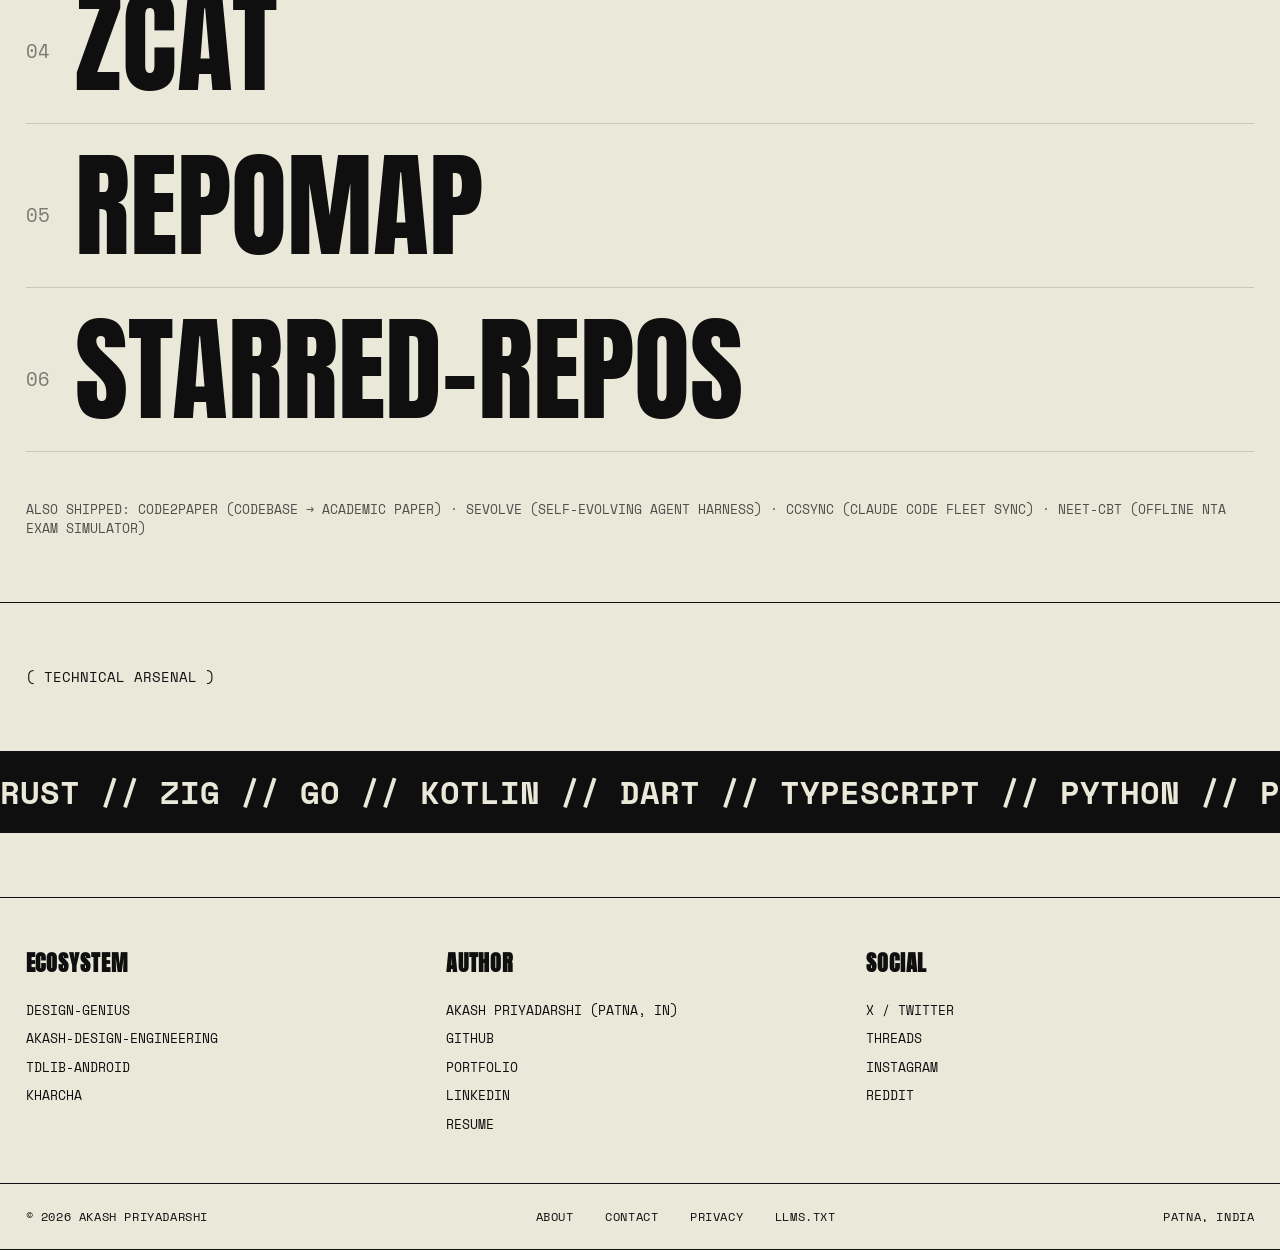
==== commit 27c62e57: "refactor(website): apply design engineering audit and lock design spec" ====
--- a/website/index.html
+++ b/website/index.html
@@ -130,7 +130,7 @@
     <header class="massive-hero">
         <h1 class="hero-text">AKASH<br>PRIYADARSHI</h1>
         <div class="hero-sub">
-            <p>Self-taught developer & AI-augmented engineer. Builds complete systems alone — agents, apps, tools — using AI as a force multiplier. Started coding in 2025; 16 public repos across Rust, Zig, Kotlin, and Dart — every one shipped, none abandoned.</p>
+            <p>Self-taught developer & AI-augmented engineer. Builds complete systems alone (agents, apps, tools) using AI as a force multiplier. Started coding in 2025; 16 public repos across Rust, Zig, Kotlin, and Dart: every one shipped, none abandoned.</p>
             <div class="links">
                 <a href="https://github.com/AkashPriyadarshii" data-text="GITHUB" target="_blank">GITHUB</a>
                 <a href="https://akashpriyadarshii.github.io/Resume" data-text="RESUME" target="_blank">RESUME</a>
@@ -153,7 +153,7 @@
             <a href="https://github.com/AkashPriyadarshii/rustygrep" class="huge-link" data-desc="[ RUST ] Token-efficient grep for LLM coding agents with a stdio MCP server." target="_blank">
                 <span class="idx">01</span> RUSTYGREP
             </a>
-            <a href="https://github.com/AkashPriyadarshii/kharcha" class="huge-link" data-desc="[ FLUTTER ] India-first UPI expense tracker for Android — offline-first Flutter, auto-captures GPay/PhonePe/Paytm." target="_blank">
+            <a href="https://github.com/AkashPriyadarshii/kharcha" class="huge-link" data-desc="[ FLUTTER ] India-first UPI expense tracker for Android: offline-first Flutter, auto-captures GPay/PhonePe/Paytm." target="_blank">
                 <span class="idx">02</span> KHARCHA
             </a>
             <a href="https://github.com/AkashPriyadarshii/tdlib-android" class="huge-link" data-desc="[ KOTLIN / C++ ] Precompiled TDLib for all 4 Android ABIs, built by CI, shipped as AARs." target="_blank">
@@ -183,13 +183,44 @@
         <h2 class="micro-heading">( TECHNICAL ARSENAL )</h2>
         <div class="marquee-container">
             <div class="marquee-track">
-                <span>RUST ✦ ZIG ✦ GO ✦ KOTLIN ✦ DART ✦ TYPESCRIPT ✦ PYTHON ✦ POSTGRESQL ✦ SUPABASE ✦ LLM AGENTS ✦ MCP SERVERS ✦ </span>
-                <span>RUST ✦ ZIG ✦ GO ✦ KOTLIN ✦ DART ✦ TYPESCRIPT ✦ PYTHON ✦ POSTGRESQL ✦ SUPABASE ✦ LLM AGENTS ✦ MCP SERVERS ✦ </span>
+                <span>RUST // ZIG // GO // KOTLIN // DART // TYPESCRIPT // PYTHON // POSTGRESQL // SUPABASE // LLM AGENTS // MCP SERVERS // </span>
+                <span>RUST // ZIG // GO // KOTLIN // DART // TYPESCRIPT // PYTHON // POSTGRESQL // SUPABASE // LLM AGENTS // MCP SERVERS // </span>
             </div>
         </div>
     </section>
 
-    <footer class="micro-nav" style="border-top: 1px solid var(--ink); margin-top: 2rem;">
+    <section class="footer-matrix">
+        <div class="matrix-col">
+            <h3 class="col-title">ECOSYSTEM</h3>
+            <ul>
+                <li><a href="https://github.com/AkashPriyadarshii/design-genius" target="_blank" rel="noopener">DESIGN-GENIUS</a></li>
+                <li><a href="https://github.com/AkashPriyadarshii/akash-design-engineering" target="_blank" rel="noopener">AKASH-DESIGN-ENGINEERING</a></li>
+                <li><a href="https://github.com/AkashPriyadarshii/tdlib-android" target="_blank" rel="noopener">TDLIB-ANDROID</a></li>
+                <li><a href="https://github.com/AkashPriyadarshii/kharcha" target="_blank" rel="noopener">KHARCHA</a></li>
+            </ul>
+        </div>
+        <div class="matrix-col">
+            <h3 class="col-title">AUTHOR</h3>
+            <ul>
+                <li><span>AKASH PRIYADARSHI (PATNA, IN)</span></li>
+                <li><a href="https://github.com/AkashPriyadarshii" target="_blank" rel="noopener">GITHUB</a></li>
+                <li><a href="https://akashpriyadarshi.vercel.app" target="_blank" rel="noopener">PORTFOLIO</a></li>
+                <li><a href="https://linkedin.com/in/akash-priyadarshi-1aa51b37a" target="_blank" rel="noopener">LINKEDIN</a></li>
+                <li><a href="https://akashpriyadarshii.github.io/Resume/" target="_blank" rel="noopener">RESUME</a></li>
+            </ul>
+        </div>
+        <div class="matrix-col">
+            <h3 class="col-title">SOCIAL</h3>
+            <ul>
+                <li><a href="https://x.com/Akash__ydv001" target="_blank" rel="noopener">X / TWITTER</a></li>
+                <li><a href="https://www.threads.com/@free_dev2026" target="_blank" rel="noopener">THREADS</a></li>
+                <li><a href="https://www.instagram.com/akash.priyadarshii/" target="_blank" rel="noopener">INSTAGRAM</a></li>
+                <li><a href="https://reddit.com/user/DragonfruitWeak2801" target="_blank" rel="noopener">REDDIT</a></li>
+            </ul>
+        </div>
+    </section>
+
+    <footer class="micro-nav" style="border-top: 1px solid var(--ink);">
         <span>© 2026 AKASH PRIYADARSHI</span>
         <span>
             <a href="about.html" style="color: inherit; text-decoration: none; margin-right: 1.5rem;">ABOUT</a>
@@ -199,7 +230,5 @@
         </span>
         <span>PATNA, INDIA</span>
     </footer>
-
-
 </body>
 </html>
--- a/website/style.css
+++ b/website/style.css
@@ -1,6 +1,7 @@
 :root {
     --bg: #EAE8D9; /* Raw, unbleached paper color */
     --ink: #0F0F0F; /* Pure dark ink */
+    --text-dark: #0F0F0F; /* Text ink alias */
     --accent: #FF3300; /* Safety Orange / Crimson Glitch */
     
     --font-massive: 'Anton', sans-serif;
@@ -174,7 +175,7 @@
     z-index: 100;
     opacity: 0;
     transform: translateY(20px) rotate(2deg);
-    transition: all 0.4s cubic-bezier(0.16, 1, 0.3, 1);
+    transition: opacity 0.4s cubic-bezier(0.16, 1, 0.3, 1), transform 0.4s cubic-bezier(0.16, 1, 0.3, 1);
     pointer-events: none;
     border: 1px solid var(--ink);
     box-shadow: 8px 8px 0px var(--ink);
@@ -227,3 +228,82 @@
     .hero-sub .links { align-items: flex-start; }
     .dynamic-desc-panel { display: none; }
 }
+
+/* Craft & A11y Polish */
+:focus-visible {
+    outline: 2px solid var(--accent);
+    outline-offset: 2px;
+}
+
+.hero-text, .micro-heading {
+    text-wrap: balance;
+}
+
+.idx, .micro-nav {
+    font-variant-numeric: tabular-nums;
+}
+
+/* Three-Column Ecosystem / Author / Social Footer Matrix */
+.footer-matrix {
+    display: grid;
+    grid-template-columns: repeat(3, 1fr);
+    border-top: 1px solid var(--ink);
+    padding: 3rem 2vw;
+    gap: 2rem;
+    font-size: 0.8rem;
+    line-height: 1.6;
+}
+
+.footer-matrix .matrix-col {
+    display: flex;
+    flex-direction: column;
+}
+
+.footer-matrix .col-title {
+    font-family: var(--font-massive);
+    font-size: 1.35rem;
+    letter-spacing: 0.04em;
+    margin-bottom: 1.25rem;
+    color: var(--ink);
+}
+
+.footer-matrix ul {
+    list-style: none;
+    display: flex;
+    flex-direction: column;
+    gap: 0.5rem;
+    margin: 0;
+    padding: 0;
+}
+
+.footer-matrix a {
+    color: var(--ink);
+    text-decoration: none;
+    transition: color 0.2s cubic-bezier(0.16, 1, 0.3, 1);
+}
+
+.footer-matrix a:hover {
+    color: var(--accent);
+}
+
+@media (max-width: 768px) {
+    .footer-matrix {
+        grid-template-columns: 1fr;
+        gap: 2.5rem;
+    }
+}
+
+/* Reduced Motion Override */
+@media (prefers-reduced-motion: reduce) {
+    *, ::before, ::after {
+        animation-duration: 0.01ms !important;
+        animation-iteration-count: 1 !important;
+        transition-duration: 0.01ms !important;
+        scroll-behavior: auto !important;
+    }
+    .marquee-track {
+        animation: none !important;
+        transform: none !important;
+    }
+}
+
